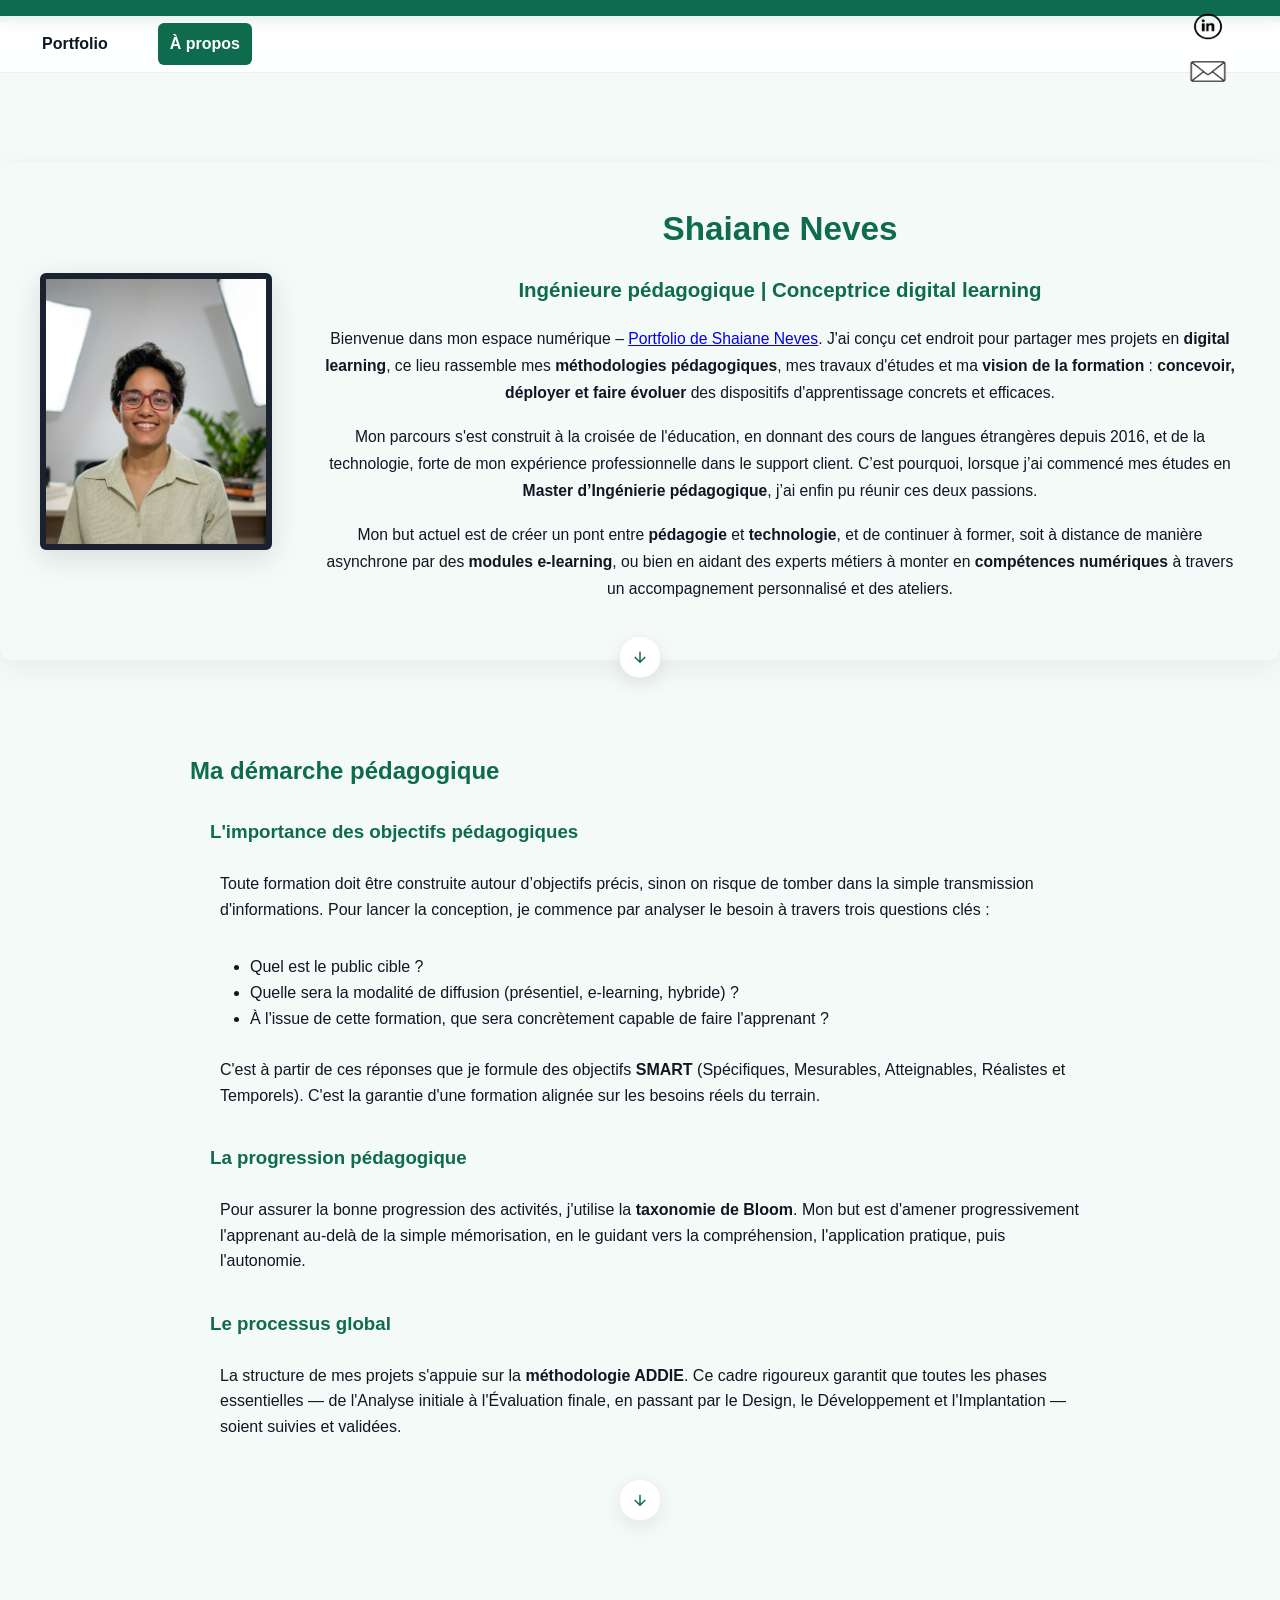
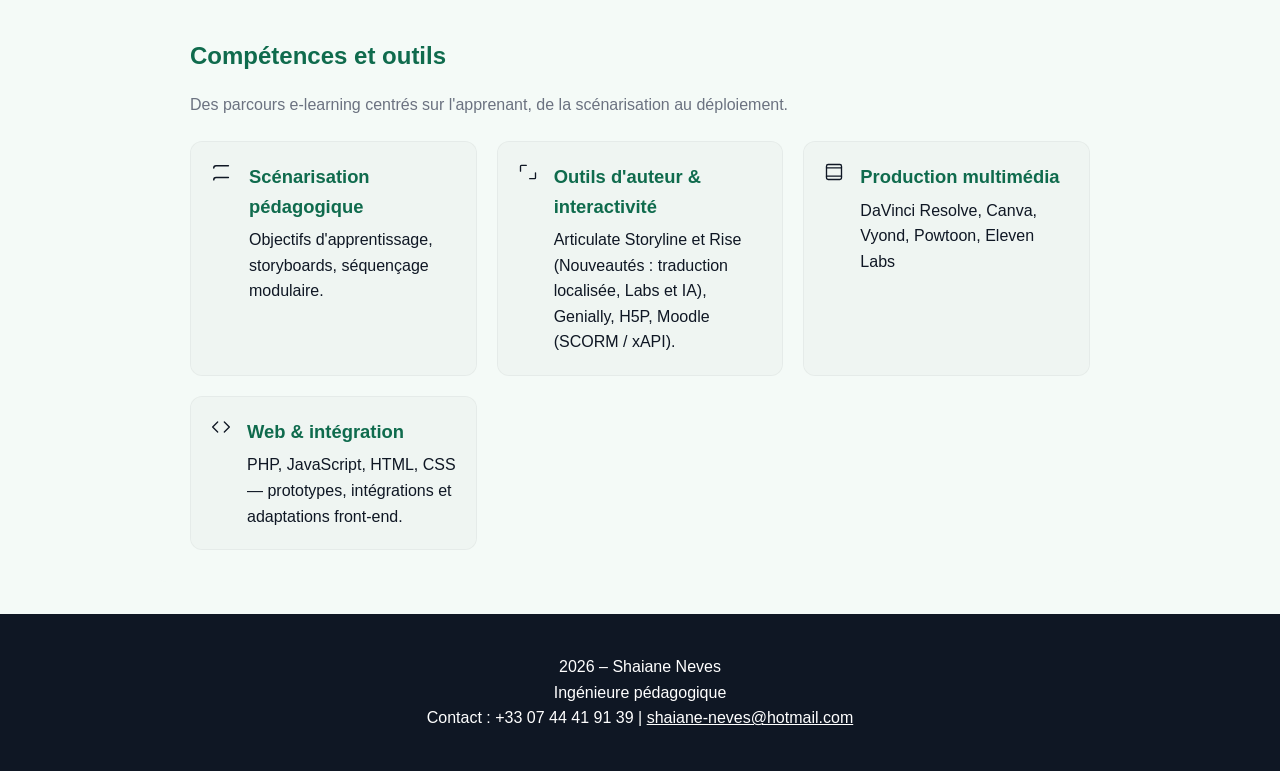
==== about.html @ 8ffa72df "Add files via upload" ====
<!DOCTYPE html>
<html lang="fr">
<head>
  <meta charset="UTF-8">
  <meta name="viewport" content="width=device-width, initial-scale=1.0">
  <title>À propos | Shaiane Neves – Ingénieure Pédagogique</title>
  <link rel="stylesheet" href="style.css">
  <style>
    /* Ajustements et fignolages spécifiques à la page À Propos */
    .hero-about {
      padding-top: 100px; /* Évite que le contenu soit masqué sous la barre fixe */
    }
    
    /* Modernisation de la liste de compétences en Grid responsive et interactive */
    .skills-list-modern {
      display: grid;
      grid-template-columns: repeat(auto-fit, minmax(280px, 1fr));
      gap: 20px;
      list-style: none;
      padding: 0;
      margin: 24px 0 0 0;
    }
    
    .skills-list-modern li {
      display: flex;
      gap: 16px;
      align-items: flex-start;
      padding: 20px;
      border-radius: 12px;
      background: rgba(15, 23, 36, 0.02);
      border: 1px solid rgba(15, 23, 36, 0.04);
      transition: transform 0.23s ease, box-shadow 0.23s ease, background-color 0.23s ease;
    }

    .skills-list-modern li:hover {
      transform: translateY(-3px);
      box-shadow: 0 8px 24px rgba(15, 23, 36, 0.06);
      background-color: #ffffff;
    }

    .skills-list-modern h3 {
      margin: 0 0 6px 0;
      font-size: 1.15rem;
      font-weight: 700;
      color: var(--color-accent);
    }

    #skills {
      display: flex;
      flex-direction: column;
    }

    #skills .scroll-indicator {
      position: relative;
      left: auto;
      bottom: auto;
      align-self: center;
      margin: 24px auto 0;
      transform: none;
    }

    #skills .scroll-indicator:hover {
      transform: translateY(-3px);
    }

    @media (max-width: 720px) {
      .hero-about { padding-top: 80px; }
      .skills-list-modern li { padding: 16px; }
    }
  </style>
</head>
<body>

  <header>
    <nav class="minimal-nav" id="main-nav" aria-label="Navigation principale">
      <a href="index.html">Portfolio</a>
      <a href="about.html" class="active" aria-current="page">À propos</a>
      
      <div style="margin-left:auto">
        
        <a href="http://www.linkedin.com/in/shaiane-neves" target="_blank" rel="noopener" aria-label="Profil LinkedIn de Shaiane Neves (s'ouvre dans un nouvel onglet)">
          <img src="lk.png" alt="LinkedIn" style="height:55px;width:60px;vertical-align:middle;border-radius:4px;">
        </a>
        
        <div class="tooltip-container" data-tooltip="Envoyer un e-mail à Shaiane Neves">
          <a href="mailto:shaiane-neves@hotmail.com" aria-label="Envoyer un e-mail à Shaiane Neves">
            <img src="mail.png" alt="Contact par e-mail" style="height:35px;width:40px;vertical-align:middle;border-radius:4px;">
          </a>
        </div>
      </div>
    </nav>
  </header>

  <main id="content" class="hero-about">
    
    <section id="portfolio" class="about-panel">
      
      <div class="about-photo">
        <img src="photo10.png" alt="Portrait de Shaiane Neves" class="profile-photo" style="width:220px;height:auto;max-width:100%;">
      </div>

      <div class="about-text">
        <h3 class="about-heading">Shaiane Neves</h3>
        <p class="lead" style="color: var(--color-accent);">Ingénieure pédagogique | Conceptrice digital learning</p>
  
      <p>Bienvenue dans mon espace numérique – <a href="index.html">Portfolio de Shaiane Neves</a>. J'ai conçu cet endroit pour partager mes projets en <strong>digital learning</strong>, ce lieu rassemble mes <strong>méthodologies pédagogiques</strong>, mes travaux d'études et ma <strong>vision de la formation</strong> : <strong>concevoir, déployer et faire évoluer</strong> des dispositifs d'apprentissage concrets et efficaces.</p>

      <p>Mon parcours s'est construit à la croisée de l'éducation, en donnant des cours de langues étrangères depuis 2016, et de la technologie, forte de mon expérience professionnelle dans le support client. C’est pourquoi, lorsque j’ai commencé mes études en <strong>Master d’Ingénierie pédagogique</strong>, j’ai enfin pu réunir ces deux passions.</p>

      <p>Mon but actuel est de créer un pont entre <strong>pédagogie</strong> et <strong>technologie</strong>, et de continuer à former, soit à distance de manière asynchrone par des <strong>modules e-learning</strong>, ou bien en aidant des experts métiers à monter en <strong>compétences numériques</strong> à travers un accompagnement personnalisé et des ateliers.</p>
      </div>

      <a href="#skills" class="scroll-indicator animate" aria-hidden="true">
        <svg viewBox="0 0 24 24" fill="none" stroke="currentColor" stroke-width="2"><path d="M12 5v14M19 12l-7 7-7-7"/></svg>
      </a>
    </section>

    <section id="skills" class="panel-card section">
    <h2 style="color: var(--color-accent);">Ma démarche pédagogique</h2>
  <h3 style="margin-left: 20px;">L'importance des objectifs pédagogiques</h3>
  <p style="margin-left: 30px;">Toute formation doit être construite autour d’objectifs précis, sinon on risque de tomber dans la simple transmission d'informations. Pour lancer la conception, je commence par analyser le besoin à travers trois questions clés :</p>
  <ul style="margin-bottom: 10px; padding-left: 10px; margin-left: 50px;">
    <li>Quel est le public cible ?</li>
    <li>Quelle sera la modalité de diffusion (présentiel, e-learning, hybride) ?</li>
    <li>À l'issue de cette formation, que sera concrètement capable de faire l'apprenant ?</li>
  </ul>
  <p style="margin-left: 30px;">C'est à partir de ces réponses que je formule des objectifs <strong>SMART</strong> (Spécifiques, Mesurables, Atteignables, Réalistes et Temporels). C'est la garantie d'une formation alignée sur les besoins réels du terrain.</p>

  <h3 style="margin-left: 20px;">La progression pédagogique</h3>
  <p style="margin-left: 30px;">Pour assurer la bonne progression des activités, j'utilise la <strong>taxonomie de Bloom</strong>. Mon but est d'amener progressivement l'apprenant au-delà de la simple mémorisation, en le guidant vers la compréhension, l'application pratique, puis l'autonomie.</p>
  
  <h3 style="margin-left: 20px;">Le processus global</h3>
  <p style="margin-left: 30px;">La structure de mes projets s'appuie sur la <strong>méthodologie ADDIE</strong>. Ce cadre rigoureux garantit que toutes les phases essentielles — de l'Analyse initiale à l'Évaluation finale, en passant par le Design, le Développement et l'Implantation — soient suivies et validées.</p>
</div>
      <a href="#outil" class="scroll-indicator animate" aria-hidden="true">
        <svg viewBox="0 0 24 24" fill="none" stroke="currentColor" stroke-width="2"><path d="M12 5v14M19 12l-7 7-7-7"/></svg>
      </a>
</section>

  <section id="outil" class="panel-card section">
      <h2>Compétences et outils</h2>
      <p class="text-secondary">Des parcours e‑learning centrés sur l'apprenant, de la scénarisation au déploiement.</p>

      <ul class="skills-list-modern">
        <li>
          <div class="skill-icon" aria-hidden="true">
            <svg width="22" height="22" viewBox="0 0 24 24" fill="none" xmlns="http://www.w3.org/2000/svg"><path d="M3 6.5C3 5.12 4.12 4 5.5 4H19" stroke="currentColor" stroke-width="1.6" stroke-linecap="round" stroke-linejoin="round"/><path d="M3 19.5C3 18.12 4.12 17 5.5 17H19" stroke="currentColor" stroke-width="1.6" stroke-linecap="round" stroke-linejoin="round"/></svg>
          </div>
          <div>
            <h3>Scénarisation pédagogique</h3>
            <div class="skill-tools">Objectifs d'apprentissage, storyboards, séquençage modulaire.</div>
          </div>
        </li>

        <li>
          <div class="skill-icon" aria-hidden="true">
            <svg width="20" height="20" viewBox="0 0 24 24" fill="none" xmlns="http://www.w3.org/2000/svg"><path d="M21 13v6a1 1 0 0 1-1 1h-6" stroke="currentColor" stroke-width="1.6" stroke-linecap="round" stroke-linejoin="round"/><path d="M3 11v-6a1 1 0 0 1 1-1h6" stroke="currentColor" stroke-width="1.6" stroke-linecap="round" stroke-linejoin="round"/></svg>
          </div>
          <div>
            <h3>Outils d'auteur & interactivité</h3>
            <div class="skill-tools">Articulate Storyline et Rise (Nouveautés : traduction localisée, Labs et IA), Genially, H5P, Moodle (SCORM / xAPI).</div>
          </div>
        </li>

        <li>
          <div class="skill-icon" aria-hidden="true">
            <svg width="20" height="20" viewBox="0 0 24 24" fill="none" xmlns="http://www.w3.org/2000/svg"><rect x="3" y="3" width="18" height="18" rx="2" stroke="currentColor" stroke-width="1.6"/><path d="M3 7h18M3 17h18" stroke="currentColor" stroke-width="1.6" stroke-linecap="round"/></svg>
          </div>
          <div>
            <h3>Production multimédia</h3>
            <div class="skill-tools">DaVinci Resolve, Canva, Vyond, Powtoon, Eleven Labs</div>
          </div>
        </li>

        <li>
          <div class="skill-icon" aria-hidden="true">
            <svg width="20" height="20" viewBox="0 0 24 24" fill="none" xmlns="http://www.w3.org/2000/svg"><path d="M16 18l6-6-6-6" stroke="currentColor" stroke-width="1.6" stroke-linecap="round" stroke-linejoin="round"/><path d="M8 6l-6 6 6 6" stroke="currentColor" stroke-width="1.6" stroke-linecap="round" stroke-linejoin="round"/></svg>
          </div>
          <div>
            <h3>Web & intégration</h3>
            <div class="skill-tools">PHP, JavaScript, HTML, CSS — prototypes, intégrations et adaptations front-end.</div>
          </div>
        </li>
      </ul>
    </section>
    </section>
  </main>

  <footer>
    <p>
      2026 – Shaiane Neves<br>
      Ingénieure pédagogique<br>
      Contact : <a style="color: inherit;">+33 07 44 41 91 39</a>  |  <a href="mailto:shaiane-neves@hotmail.com" style="color: inherit;">shaiane-neves@hotmail.com</a>
    </p>
  </footer>

  <script>
    (function(){
      const form = document.getElementById('contact-form');
      if(!form) return; 
      form.addEventListener('submit', function(e){
        e.preventDefault();
        const to = 'shaiane-neves@hotmail.com';
        const name = (form.name.value || '').trim();
        const email = (form.email.value || '').trim();
        const subject = (form.subject.value || 'Message depuis le site').trim();
        const message = (form.message.value || '').trim();
        if(!message){
          alert('Merci d\'écrire un message avant d\'envoyer.');
          return;
        }
        let body = '';
        if(name) body += 'Nom: ' + name + '\n\n';
        if(email) body += 'Email: ' + email + '\n\n';
        body += message;
        window.location.href = 'mailto:' + encodeURIComponent(to) + '?subject=' + encodeURIComponent(subject) + '&body=' + encodeURIComponent(body);
      });
    })();
  </script>
</body>
</html>
---- style.css ----
/* Section accueil plein écran, photo à droite */
.hero-full {
  min-height: 100vh;
  display: flex;
  align-items: center;
  justify-content: space-between;
  /* dégradé subtil sur fond clair */
  background: linear-gradient(120deg, var(--color-bg, #F4FAF7) 60%, #E6F7EE 100%);
  padding: 0 5vw;
}
.hero-text {
  flex: 1;
  display: flex;
  flex-direction: column;
  justify-content: center;
  align-items: flex-start;
  max-width: 600px;
}
.hero-title {
  font-size: 3em;
  font-weight: 900;
  margin-bottom: 0.2em;
  letter-spacing: 1px;
  color: var(--color-text-main, #0f1724);
}
.hero-subtitle {
  font-size: 1.5em;
  font-weight: 400;
  margin-bottom: 0.7em;
  color: var(--color-accent, #0f6b4d);
}
.hero-linkedin {
  margin-bottom: 1.5em;
}
.hero-linkedin img {
  width: 32px;
  height: 32px;
  vertical-align: middle;
}
.hero-desc {
  color: var(--color-text-secondary, #6B7280);
  font-size: 1.15em;
  font-weight: 400;
  margin-top: 2em;
}
.hero-photo {
  width: 340px;
  height: 440px;
  object-fit: cover;
  box-shadow: 0 8px 32px rgba(0,0,0,0.12);
  border-radius: 12px;
  background: #fff;
}
    :root {
      /* Palette mise à jour */
      --color-accent: #0f6b4d; /* vert foncé */
      --color-secondary: #1fb07a; /* vert clair */
      --color-bg: #F4FAF7; /* fond clair légèrement vert */
      --color-text-main: #0f1724; /* texte principal sombre */
      --color-text-secondary: #6B7280; /* texte secondaire gris */
      --color-success: #10B981; /* vert succès */
    }
    body {
      font-family: 'Segoe UI', Arial, sans-serif;
      margin: 0;
      line-height: 1.6;
      color: var(--color-text-main);
      background: var(--color-bg);
    }
    header {
      background: var(--color-accent);
      color: #fff;
      padding: 0.7rem 0.5rem;
      text-align: center;
      position: relative;
    }
    header h1 {
      margin: 0;
    }
    nav {
      margin-top: 1rem;
    }
    nav a {
      color: #fff;
      margin: 0 10px;
      text-decoration: none;
      font-weight: bold;
      transition: color 0.2s;
    }
    nav a:hover {
      color: var(--color-secondary);
    }
    section {
  max-width: 900px;
  margin: 2rem auto;
  padding: 1rem 0;
  background: transparent;
  border-radius: 0;
  box-shadow: none;
    }
    h2, h3, h4, h5, h6 {
      color: var(--color-accent);
      margin-bottom: 0.5rem;
    }
    ul {
      padding-left: 1.2rem;
    }
    .projets .projet {
  padding: 1rem 0;
  margin: 1.5rem 0;
    }
    .btn, button {
      background: var(--color-accent);
      color: #fff;
      border: none;
      padding: 0.5em 1em;
      border-radius: 4px;
      cursor: pointer;
      transition: background 0.2s;
    }
    .btn:hover, button:hover {
      background: var(--color-secondary);
    }
    .highlight {
      background: var(--color-secondary);
      color: var(--color-text-main);
      padding: 0.2em 0.4em;
      border-radius: 3px;
    }
    .success, .callout {
      color: var(--color-success);
      font-weight: bold;
    }
    .section {
      background: var(--color-bg);
      padding: 2em;
      border-radius: 8px;
      margin-bottom: 1.5em;
    }
    .text-secondary {
      color: var(--color-text-secondary);
    }
    footer {
      background: var(--color-text-main);
      color: #fff;
      text-align: center;
      padding: 1.5rem;
      margin-top: 2rem;
    }

/* Minimaliste: nav fixe et sections claires */
html { scroll-behavior: smooth; }
.minimal-nav {
  position: fixed;
  top: 0;
  left: 0;
  right: 0;
  height: 56px;
  display: flex;
  align-items: center;
  gap: 18px;
  padding: 0 20px;
  background: rgba(255,255,255,0.9);
  backdrop-filter: blur(6px);
  box-shadow: 0 1px 0 rgba(16,24,40,0.04);
  z-index: 1000;
}
.minimal-nav a {
  color: var(--color-text-main);
  text-decoration: none;
  padding: 8px 12px;
  border-radius: 6px;
  font-weight:600;
}
.minimal-nav a:hover { background: rgba(37,99,235,0.06); }
.minimal-nav a.active { background: var(--color-accent); color: #fff; }

/* Add top spacing so content isn't hidden under fixed nav */
main, section { padding-top: 72px; }

/* Sections visually minimal */
section { padding: 48px 24px; }
.projets { padding-bottom: 16px; }

/* Make micro modules compact by default; still use zoomable class */
.micromodules-panel { background: transparent; box-shadow:none; padding: 16px 8px; border-radius:0; }
.micromodules-panel .projet iframe { max-width: 100%; height: 260px; }

/* Ensure hero simplified */
.hero-full { background: var(--color-bg); }
.hero-photo { border-radius:8px; }

/* About panel: image à gauche, texte centré à droite (inspire l'image jointe) */
.about-panel {
  max-width: 1200px;
  margin: 40px auto;
  display: flex;
  align-items: center;
  gap: 48px;
  padding: 40px;
  background: var(--color-bg, #F4FAF7);
  border-radius: 12px;
  box-shadow: 0 8px 30px rgba(2,6,23,0.06);
}

/* Scroll indicator (small down arrow) placed at bottom-center of about-panel */
.about-panel{ position: relative; }
.scroll-indicator{
  position: absolute;
  left: 50%;
  transform: translateX(-50%);
  bottom: -18px;
  width: 40px;
  height: 40px;
  display:flex;
  align-items:center;
  justify-content:center;
  background: white;
  border-radius: 20px;
  box-shadow: 0 6px 18px rgba(2,6,23,0.08);
  border: 1px solid rgba(15,23,36,0.06);
  cursor: pointer;
  color: var(--color-accent);
  transition: transform .22s ease, opacity .2s ease;
}
.scroll-indicator:hover{ transform: translateX(-50%) translateY(-3px); }
.scroll-indicator svg{ width:18px; height:18px; display:block; }

/* subtle bounce to draw attention */
.scroll-indicator.animate{ animation: bounce 2.4s infinite; }
@keyframes bounce{ 0%,20%,50%,80%,100%{ transform:translateX(-50%) translateY(0);} 40%{ transform:translateX(-50%) translateY(-6px);} 60%{ transform:translateX(-50%) translateY(-3px);} }

/* Small button between images */
.between-images-btn{
  all: unset; /* reset */
  display:inline-flex;
  align-items:center;
  justify-content:center;
  width:44px;
  height:44px;
  border-radius:22px;
  background:#fff;
  box-shadow:0 6px 18px rgba(2,6,23,0.08);
  border:1px solid rgba(15,23,36,0.06);
  color:var(--color-accent,#0f6b4d);
  cursor:pointer;
  transition:transform .16s ease;
}
.between-images-btn svg{width:18px;height:18px;}
.between-images-btn:active{ transform:translateY(1px); }

@media (max-width:720px){
  .between-images-btn{ width:40px;height:40px;border-radius:20px }
}

/* Photo */
.about-photo {
  flex: 0 0 auto;
  margin: 0;
}
.about-photo img {
  display: block;
  width: 280px;        /* réduit (avant 320px) */
  height: 380px;       /* réduit (avant 440px) */
  object-fit: cover;
  border: 6px solid rgba(15,23,36,0.95); /* cadre sombre */
  border-radius: 6px;
  box-shadow: 0 8px 30px rgba(2,6,23,0.12);
}

/* Ajustements responsive */
@media (max-width: 1000px) {
  .about-photo img {
    width: 240px;
    height: 320px;
  }
}

@media (max-width: 720px) {
  .about-photo img {
    width: min(60vw, 320px);
    height: auto;
    max-height: 60vh;
  }
}

/* Texte */
.about-text {
  flex: 1 1 60%;
  text-align: center;
  color: var(--color-text-main, #0f1724);
}
.about-heading {
  margin: 0 0 18px 0;
  font-size: clamp(1.6rem, 2.6vw, 2.6rem);
  font-weight: 700;
  color: var(--color-accent, #0f6b4d);
}
.about-text .lead {
  font-size: clamp(1rem, 1.6vw, 1.35rem);
  margin: 0 0 20px 0;
  line-height: 1.6;
  font-weight: 600;
}
.about-text p {
  margin: 0 0 18px 0;
  font-size: clamp(0.98rem, 1.2vw, 1.15rem);
  line-height: 1.7;
  color: var(--color-text-main);
}

/* On aligne la grille visuellement si le conteneur plus étroit */
@media (max-width: 1000px) {
  .about-panel {
    gap: 32px;
    padding: 28px;
  }
  .about-photo img {
    width: 280px;
    height: 380px;
  }
}

/* Mobile: empile verticalement */
@media (max-width: 720px) {
  .about-panel {
    flex-direction: column;
    padding: 20px;
    text-align: center;
  }
  .about-photo img {
    width: min(68vw, 360px);
    height: auto;
    max-height: 60vh;
  }
  .about-text { padding-top: 12px; }
}

/* Make the inserted comp/exp images use the same framed size as the about-photo */
.about-images{
  max-width: 1200px;
  margin: 20px auto;
  padding: 40px;
  display: flex;
  flex-direction: column;
  gap: 18px;
  align-items: center;
  background: var(--color-bg, #F4FAF7);
  border-radius: 12px;
  box-shadow: 0 8px 30px rgba(2,6,23,0.06);
}

.about-images img{
  width: 100%;
  height: auto;
  object-fit: cover;
  border-radius: 8px;
  box-shadow: none;
  border: none;
}

@media (max-width:1000px) {
  .about-images{ padding: 28px; }
}

@media (max-width:720px) {
  .about-images{ padding: 20px; }
  .about-images img{ width: min(68vw, 360px); height: auto; max-height: 60vh; }
}

/* Option A: make the image cover the whole .about-images panel */
.about-images{
  position:relative;
  width:100%;
  max-width:980px;
  margin:20px auto;
  padding:0; /* image will be full-bleed inside */
  aspect-ratio: 4/3; /* panel shape */
  overflow:hidden;
  border-radius:12px;
  background: var(--color-bg, #F4FAF7);
}
.about-images img{
  position:absolute;
  inset:0;
  width:100%;
  height:100%;
  object-fit:cover; /* cover the panel */
  display:block;
}
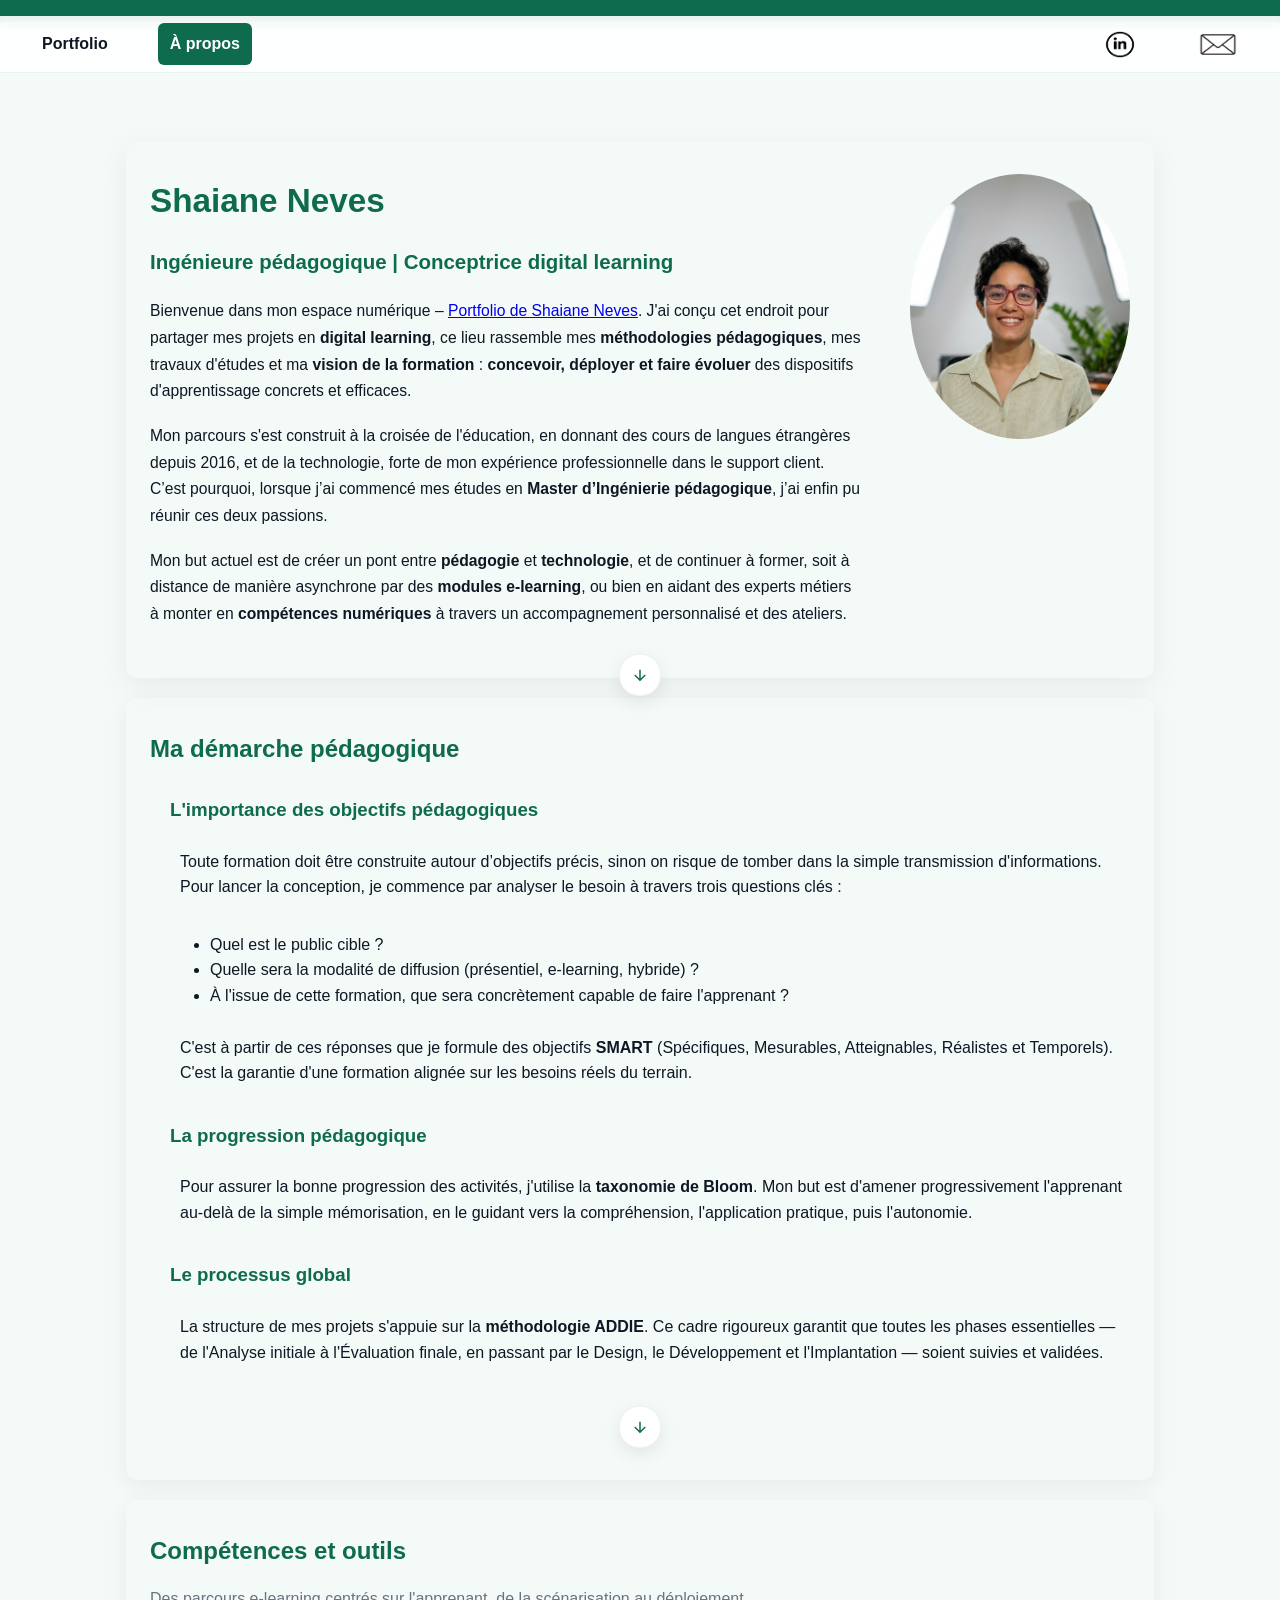
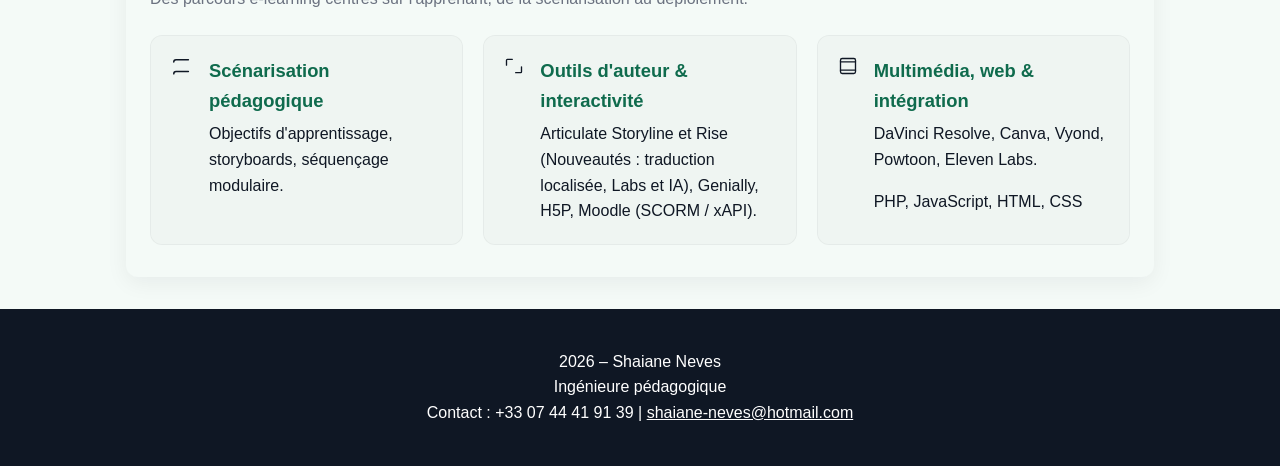
==== commit c7911a55: "Add files via upload" ====
--- a/about.html
+++ b/about.html
@@ -167,21 +167,10 @@
             <svg width="20" height="20" viewBox="0 0 24 24" fill="none" xmlns="http://www.w3.org/2000/svg"><rect x="3" y="3" width="18" height="18" rx="2" stroke="currentColor" stroke-width="1.6"/><path d="M3 7h18M3 17h18" stroke="currentColor" stroke-width="1.6" stroke-linecap="round"/></svg>
           </div>
           <div>
-            <h3>Production multimédia</h3>
-            <div class="skill-tools">DaVinci Resolve, Canva, Vyond, Powtoon, Eleven Labs</div>
+            <h3>Multimédia, web & intégration</h3>
+            <div class="skill-tools">DaVinci Resolve, Canva, Vyond, Powtoon, Eleven Labs. <p></p> PHP, JavaScript, HTML, CSS</div>
           </div>
         </li>
-
-        <li>
-          <div class="skill-icon" aria-hidden="true">
-            <svg width="20" height="20" viewBox="0 0 24 24" fill="none" xmlns="http://www.w3.org/2000/svg"><path d="M16 18l6-6-6-6" stroke="currentColor" stroke-width="1.6" stroke-linecap="round" stroke-linejoin="round"/><path d="M8 6l-6 6 6 6" stroke="currentColor" stroke-width="1.6" stroke-linecap="round" stroke-linejoin="round"/></svg>
-          </div>
-          <div>
-            <h3>Web & intégration</h3>
-            <div class="skill-tools">PHP, JavaScript, HTML, CSS — prototypes, intégrations et adaptations front-end.</div>
-          </div>
-        </li>
-      </ul>
     </section>
     </section>
   </main>
--- a/style.css
+++ b/style.css
@@ -1,3 +1,34 @@
+/* Section accueil plein écran, photo à droite */
+.hero-full {
+  min-height: 100vh;
+  display: flex;
+  align-items: center;
+  justify-content: space-between;
+  /* dégradé subtil sur fond clair */
+  background: linear-gradient(120deg, var(--color-bg, #F4FAF7) 60%, #E6F7EE 100%);
+  padding: 0 5vw;
+}
+.hero-text {
+  flex: 1;
+  display: flex;
+  flex-direction: column;
+  justify-content: center;
+  align-items: flex-start;
+  max-width: 600px;
+}
+.hero-title {
+  font-size: 3em;
+  font-weight: 900;
+  margin-bottom: 0.2em;
+  letter-spacing: 1px;
+  color: var(--color-text-main, #0f1724);
+}
+.hero-subtitle {
+  font-size: 1.5em;
+  font-weight: 400;
+  margin-bottom: 0.7em;
+  color: var(--color-accent, #0f6b4d);
+}
 /* Section accueil plein écran, photo à droite */
 .hero-full {
   min-height: 100vh;
@@ -388,3 +419,166 @@
   object-fit:cover; /* cover the panel */
   display:block;
 }
+   .contact-root{max-width:980px;margin:48px auto;padding:24px}
+    .contact-card{display:grid;grid-template-columns:220px 1fr;gap:24px;align-items:start;background:var(--color-bg,#f8f5f5);padding:20px;border-radius:12px;box-shadow:0 6px 22px rgba(12,20,30,0.06)}
+    .contact-photo{width:200px;height:200px;object-fit:cover;border-radius:12px;display:block}
+    .contact-heading{margin:0 0 8px 0;font-size:1.4rem;color:var(--color-text-main)}
+    .contact-sub{margin:0 0 16px 0;color:var(--color-text-secondary)}
+    form.contact-form{display:flex;flex-direction:column;gap:12px}
+    label{font-size:0.95rem;color:var(--color-text-main)}
+    input[type=text],input[type=email],textarea{width:100%;padding:10px;border:1px solid rgba(15,23,36,0.08);border-radius:8px;font-size:0.95rem}
+    textarea{min-height:140px;resize:vertical}
+    .actions{display:flex;gap:12px;align-items:center}
+    button.primary{background:var(--color-accent,#0f6b4d);color:white;border:none;padding:10px 16px;border-radius:8px;cursor:pointer}
+    .note{font-size:0.9rem;color:var(--color-text-secondary)}
+    @media (max-width:720px){.contact-card{grid-template-columns:1fr;align-items:center}.contact-photo{margin:0 auto}}
+  /* Shared card styling for panels (À propos, Compétences, Contact) */
+  .panel-card{max-width:980px;margin:24px auto;padding:20px;background:var(--color-bg,#ffffff);border-radius:12px;box-shadow:0 6px 22px rgba(12,20,30,0.06)}
+  .panel-card h2{margin-top:0}
+  /* muted variant (grey background) for panels that need the original contact look */
+  .panel-card--muted{background:var(--color-bg,#f8f5f5)}
+  /* about-panel uses its own layout (not forced to panel-card) */
+  /* Flip-card (page turn) styles for About panel */
+  .flip-card{max-width:980px;margin:24px auto;perspective:1200px}
+  .flip-card-inner{position:relative;width:100%;height:100%;transition:transform 0.9s cubic-bezier(.2,.9,.3,1);transform-style:preserve-3d}
+  .flip-card.is-flipped .flip-card-inner{transform:rotateY(180deg)}
+  .flip-card-front,.flip-card-back{position:relative;backface-visibility:hidden;-webkit-backface-visibility:hidden;border-radius:12px;overflow:hidden}
+  .flip-card-front{background:var(--color-bg,#ffffff);box-shadow:0 6px 22px rgba(12,20,30,0.06);padding:20px}
+  .flip-card-back{position:absolute;inset:0;transform:rotateY(180deg);display:flex;align-items:center;justify-content:center;background:#111}
+  .flip-card-back img{width:100%;height:100%;object-fit:cover;display:block}
+  /* Make flip-card clickable (indicate affordance) */
+  .flip-card{cursor:pointer}
+  /* CV fixes: prevent frame/content from changing size */
+  #cv > .panel-card{background:transparent;box-shadow:none;padding:0}
+  #cv .flip-card{max-width:980px;margin:12px auto;width:100%;aspect-ratio:4/3;position:relative}
+  #cv .flip-card-inner{height:100%}
+  #cv .flip-card-front,#cv .flip-card-back{position:absolute;inset:0;border-radius:12px;overflow:hidden;background:none;box-shadow:0 6px 22px rgba(12,20,30,0.06)}
+  #cv .full-screen-img{width:100%;height:100%;object-fit:cover;display:block}
+  #cv .flip-card-front .content,#cv .flip-card-back .content{height:100%;overflow:auto;padding:18px;box-sizing:border-box}
+  
+     /* smooth scroll for anchor navigation */
+    html { scroll-behavior: smooth; }
+    /* Galerie */
+    .gallery-grid{display:grid;grid-template-columns:repeat(auto-fit,minmax(300px,1fr));gap:24px}
+    .gallery-item{background:#fff;border-radius:12px;padding:16px;box-shadow:0 2px 12px rgba(0,0,0,0.06);display:flex;flex-direction:column}
+    /* Thumb: now supports background images */
+    .gallery-thumb{position:relative;height:200px;background:#e9f2fb;border-radius:10px;display:flex;align-items:center;justify-content:center;overflow:hidden;cursor:pointer;background-size:cover;background-position:center;background-repeat:no-repeat;transition:transform .22s ease}
+    .gallery-thumb:hover{transform:scale(1.02)}
+  /* Disable hover and clicks for items marked .no-click */
+  .gallery-item.no-click .gallery-thumb{cursor:default;pointer-events:none;transform:none}
+  .gallery-item.no-click .gallery-thumb:hover{transform:none}
+    /* Make specific full-width image fill the viewport while keeping aspect ratio */
+    .full-screen-img{width:100%;height:100vh; object-fit:cover; display:block}
+    .gallery-thumb .play{font-size:34px;color:#fff;background:rgba(0,0,0,0.35);padding:10px;border-radius:50%}
+    .gallery-item h3{margin:.6em 0 .2em}
+    .gallery-item p{margin:0 0 .6em;color:#444}
+    /* Modal */
+    #gallery-modal{position:fixed;inset:0;display:none;align-items:center;justify-content:center;background:rgba(0,0,0,0.6);z-index:1200;padding:24px}
+    #gallery-modal.open{display:flex}
+    .modal-card{max-width:1100px;width:100%;background:#fff;border-radius:12px;overflow:hidden;box-shadow:0 10px 40px rgba(2,6,23,.4)}
+    .modal-body{position:relative;padding:0;background:#000}
+    .modal-body iframe,.modal-body video{width:100%;height:70vh;border:0;display:block}
+    .modal-close{position:absolute;top:8px;right:8px;background:rgba(0,0,0,0.6);color:#fff;border:0;border-radius:6px;padding:6px 10px;cursor:pointer;font-size:18px;z-index:2}
+    @media (max-width:600px){.modal-body iframe,.modal-body video{height:55vh}}
+
+
+    /* Style de base pour le conteneur du bouton */
+.tooltip-container {
+  position: relative;
+  display: inline-block;
+}
+
+/* Création de l'infobulle au survol */
+.tooltip-container::after {
+  content: attr(data-tooltip);
+  position: absolute;
+  bottom: -40px; /* Positionne l'infobulle juste en dessous du bouton */
+  left: 50%;
+  transform: translateX(-50%) scale(0.9);
+  background-color: #333;
+  color: #fff;
+  padding: 6px 12px;
+  border-radius: 6px;
+  font-size: 0.75rem;
+  white-space: nowrap;
+  opacity: 0;
+  pointer-events: none;
+  transition: all 0.2s ease-in-out;
+  box-shadow: 0 4px 6px rgba(0,0,0,0.1);
+  z-index: 100;
+}
+
+/* Effet d'apparition au survol (hover) et au focus (clavier) */
+.tooltip-container:hover::after,
+.tooltip-container:focus-within::after {
+  opacity: 1;
+  transform: translateX(-50%) scale(1);
+}
+
+/* Photo de profil modernisée en fondu rond */
+.about-photo img {
+  display: block;
+  width: 280px;        
+  height: 280px; /* On met la même hauteur que la largeur pour un cercle parfait */
+  object-fit: cover;
+  border: none;          /* Enlève complètement le gros cadre noir */  border-radius: 50%; /* Rend l'image parfaitement ronde */
+  box-shadow: none;      /* Enlève l'ombre si vous souhaitez un effet totalement épuré */}
+
+
+  /* 1. SECTION PRÉSENTATION : On la laisse à sa taille d'origine (Généreuse et spacieuse) */
+.about-panel {
+  max-width: 980px; /* Taille d'origine conservée */
+  margin: 20px auto;  
+  display: flex;
+  align-items: center;
+  gap: 48px;
+  padding: 40px;      
+  background: var(--color-bg, #F4FAF7);
+  border-radius: 12px;
+  box-shadow: 0 8px 30px rgba(2,6,23,0.06);
+  position: relative;
+}
+
+/* 2. SECTION COMPÉTENCES : S'élargit pour faire EXACTEMENT la même taille que la présentation */
+.panel-card {
+  max-width: 980px; /* Modifié de 980px à 1200px pour s'aligner sur la section 1 */
+  margin: 20px auto;  
+  padding: 40px;      /* Même espacement interne pour une harmonie parfaite */
+  background: var(--color-bg, #F4FAF7);
+  border-radius: 12px;
+  box-shadow: 0 6px 22px rgba(12,20,30,0.06);
+}
+
+/* 3. Optimisation des espacements verticaux globaux pour que la page reste moderne et aérée */
+section { 
+  padding: 32px 24px !important; 
+}
+
+main, section { 
+  padding-top: 64px; 
+}
+
+/* Final override: photo on the right, text left-aligned */
+.about-panel {
+  flex-direction: row-reverse;
+  align-items: flex-start;
+}
+
+.about-photo {
+  align-self: flex-start;
+}
+
+.about-text {
+  text-align: left;
+}
+
+@media (max-width: 720px) {
+  .about-panel {
+    flex-direction: column;
+    align-items: center;
+  }
+
+  .about-text {
+    text-align: left;
+  }
+}
